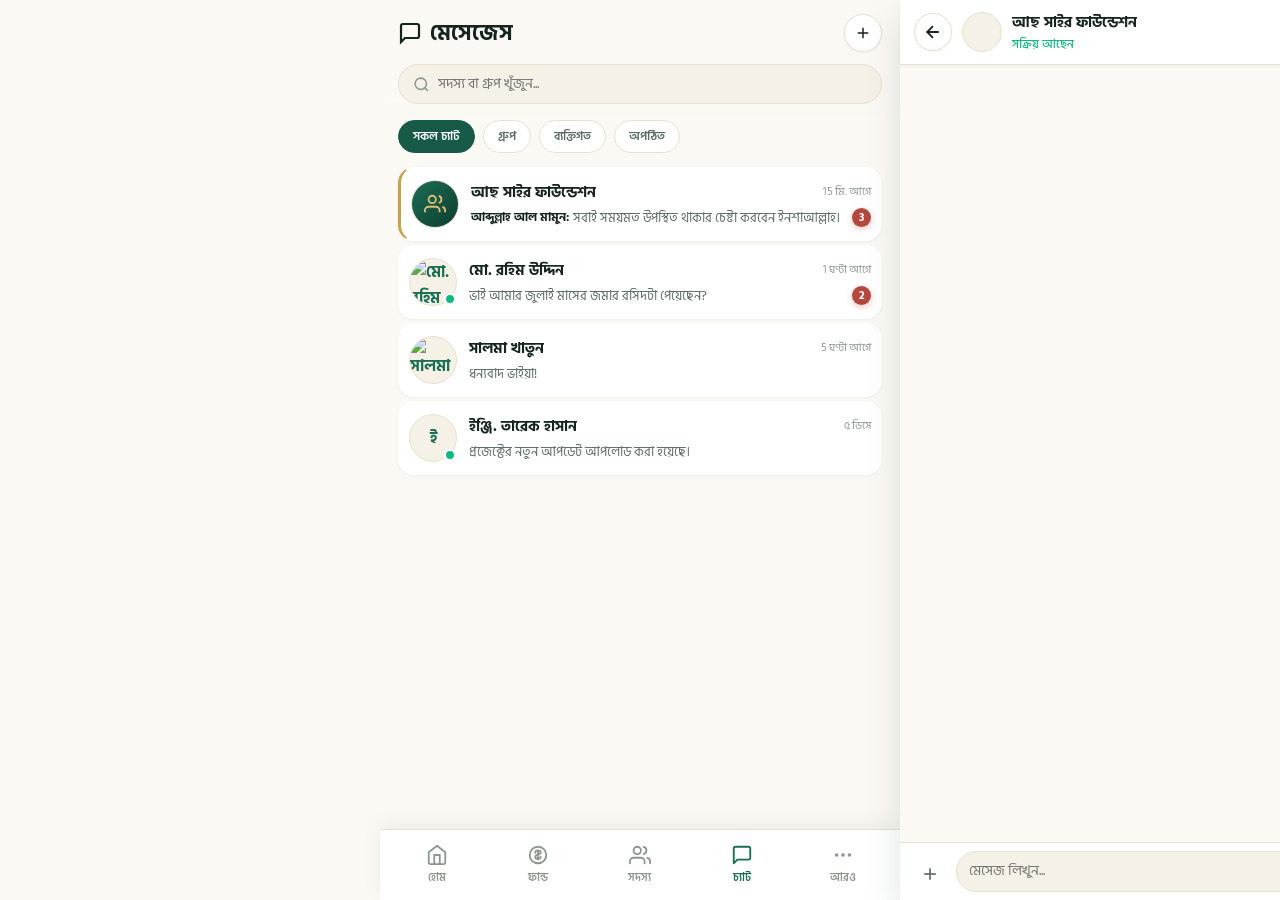
==== chat.html @ 8d4691b2 "Create chat.html" ====
<!DOCTYPE html>
<html lang="bn" dir="ltr">
<head>
<meta charset="UTF-8">
<meta name="viewport" content="width=device-width, initial-scale=1.0, viewport-fit=cover, maximum-scale=1.0, user-scalable=no">
<title>আছ সাইর — মেসেঞ্জার ও কমিউনিকেশন</title>
<meta name="theme-color" content="#0F3D30">

<!-- PWA ও মোবাইল সাপোর্ট -->
<link rel="manifest" href="manifest.json">
<meta name="mobile-web-app-capable" content="yes">
<meta name="apple-mobile-web-app-capable" content="yes">
<meta name="apple-mobile-web-app-status-bar-style" content="black-translucent">
<link rel="apple-touch-icon" href="icon-192.png">

<!-- ফন্টসমূহ -->
<link rel="preconnect" href="https://fonts.googleapis.com">
<link rel="preconnect" href="https://fonts.gstatic.com" crossorigin>
<link href="https://fonts.googleapis.com/css2?family=Hind+Siliguri:wght@400;500;600;700&family=Inter:wght@400;500;600;700;800&family=Amiri:wght@400;700&display=swap" rel="stylesheet">

<style>
/* =========================================================
   ০১. সিএসএস ভ্যারিয়েবল ও থিম আর্কিটেকচার
   ========================================================= */
:root{
  --emerald-900:#0F3D30;
  --emerald-800:#12493A;
  --emerald-700:#175A47;
  --emerald-600:#1B6E54;
  --emerald-500:#1F8262;
  --gold-600:#B8893A;
  --gold-500:#C9A24B;
  --gold-400:#DDBD73;
  --gold-100:#F6ECD6;

  --bg:#FBF9F4;
  --bg-elevated:#FFFFFF;
  --bg-soft:#F3EEE2;
  --surface:#FFFFFF;
  --surface-2:#F5F1E7;
  --text-primary:#16241E;
  --text-secondary:#5B6B63;
  --text-tertiary:#8C978F;
  --border:#E7E1D2;
  
  --bubble-sent:#1B6E54;
  --bubble-sent-text:#FFFFFF;
  --bubble-recv:#FFFFFF;
  --bubble-recv-text:#16241E;

  --income:#1F8262;
  --expense:#B4483C;
  --online:#10B981;
  --shadow-sm:0 1px 3px rgba(15,61,48,0.06);
  --shadow-md:0 6px 18px rgba(15,61,48,0.08);
  --shadow-lg:0 14px 35px rgba(15,61,48,0.14);
  --overlay:rgba(15,30,25,0.45);

  --r-sm:10px;
  --r-md:16px;
  --r-lg:22px;
  --r-pill:999px;

  --safe-top: env(safe-area-inset-top, 0px);
  --safe-bottom: env(safe-area-inset-bottom, 0px);

  --font-latin: 'Inter', -apple-system, BlinkMacSystemFont, sans-serif;
  --font-bn: 'Hind Siliguri', 'Inter', sans-serif;
  --font-ar: 'Amiri', serif;

  --dur-fast: .18s;
  --dur-med: .3s;
  --ease: cubic-bezier(.22,.61,.36,1);
}

[data-theme="dark"]{
  --bg:#0E1E19;
  --bg-elevated:#132821;
  --bg-soft:#0B1815;
  --surface:#152C24;
  --surface-2:#1B342A;
  --text-primary:#F2F6F3;
  --text-secondary:#A9BAB2;
  --text-tertiary:#748A80;
  --border:#22392F;

  --bubble-sent:#1F8262;
  --bubble-sent-text:#FFFFFF;
  --bubble-recv:#1B342A;
  --bubble-recv-text:#F2F6F3;

  --shadow-sm:0 1px 3px rgba(0,0,0,0.3);
  --shadow-md:0 8px 24px rgba(0,0,0,0.35);
  --shadow-lg:0 18px 45px rgba(0,0,0,0.5);
  --overlay:rgba(0,0,0,0.65);
}

*{box-sizing:border-box; margin:0; padding:0; -webkit-tap-highlight-color:transparent;}
body{
  background:var(--bg);
  color:var(--text-primary);
  font-family:var(--font-bn);
  min-height:100vh;
  overscroll-behavior-y:none;
  transition:background var(--dur-med) var(--ease), color var(--dur-med) var(--ease);
  -webkit-font-smoothing:antialiased;
}
html[dir="rtl"] body{ font-family:var(--font-ar); }
button, input, select, textarea{ font-family:inherit; }
img{max-width:100%; display:block;}
a{color:inherit; text-decoration:none;}
button{ border:none; background:none; cursor:pointer; color:inherit; }

/* =========================================================
   ০২. লেআউট ও শেল
   ========================================================= */
.app-shell{
  max-width:520px;
  margin:0 auto;
  min-height:100vh;
  position:relative;
  background:var(--bg);
  padding-top:var(--safe-top);
  padding-bottom:calc(74px + var(--safe-bottom));
  display:flex;
  flex-direction:column;
}

/* অফলাইন ব্যানার */
.network-status-bar{
  position:fixed; top:0; left:0; right:0;
  z-index:999; background:var(--expense); color:#fff;
  font-size:12px; font-weight:700; text-align:center;
  padding:4px 10px; display:none;
}
.network-status-bar.show{ display:block; }

/* হেডার */
.chat-main-header{
  position:sticky; top:0; z-index:30;
  background:linear-gradient(180deg, var(--bg) 85%, transparent);
  backdrop-filter:blur(10px);
  padding:14px 18px 10px;
}
.header-top{ display:flex; align-items:center; justify-content:space-between; margin-bottom:12px; }
.header-title{ font-size:22px; font-weight:800; color:var(--text-primary); display:flex; align-items:center; gap:8px;}
.header-actions{ display:flex; align-items:center; gap:8px; }

.icon-btn{
  width:38px; height:38px; border-radius:var(--r-pill);
  display:flex; align-items:center; justify-content:center;
  background:var(--surface); color:var(--text-primary);
  box-shadow:var(--shadow-sm); border:1px solid var(--border);
  transition:transform var(--dur-fast), background var(--dur-fast);
}
.icon-btn:active{ transform:scale(0.92); }

/* সার্চ বার */
.search-box{
  position:relative; display:flex; align-items:center;
  background:var(--surface-2); border-radius:var(--r-pill);
  padding:8px 14px; border:1px solid var(--border);
}
.search-box svg{ color:var(--text-tertiary); flex-shrink:0; margin-right:8px; }
html[dir="rtl"] .search-box svg{ margin-right:0; margin-left:8px; }
.search-input{
  width:100%; border:none; background:transparent;
  outline:none; font-size:13.5px; color:var(--text-primary);
}

/* ট্যাব বার (ফিল্টার) */
.filter-tabs{
  display:flex; gap:8px; padding:6px 18px 10px;
  overflow-x:auto; scrollbar-width:none;
}
.filter-tab{
  padding:6px 14px; border-radius:var(--r-pill);
  font-size:12px; font-weight:600; background:var(--surface);
  border:1px solid var(--border); color:var(--text-secondary);
  white-space:nowrap; transition:all var(--dur-fast);
}
.filter-tab.active{
  background:var(--emerald-700); color:#fff; border-color:var(--emerald-700);
}

/* কনভারসেশন তালিকা */
.chat-list{
  flex:1; padding:4px 18px 20px;
  display:flex; flex-direction:column; gap:4px;
}
.chat-item{
  display:flex; align-items:center; gap:12px;
  padding:12px 10px; border-radius:var(--r-md);
  background:var(--surface); border:1px solid transparent;
  box-shadow:var(--shadow-sm); cursor:pointer;
  transition:background var(--dur-fast), transform var(--dur-fast);
  position:relative;
}
.chat-item:active{ transform:scale(0.985); background:var(--surface-2); }
.chat-item.pinned{ border-inline-start:3.5px solid var(--gold-500); }

/* অ্যাভাটার */
.avatar-wrap{ position:relative; flex-shrink:0; }
.avatar{
  width:48px; height:48px; border-radius:var(--r-pill);
  background:var(--surface-2); display:flex; align-items:center; justify-content:center;
  font-weight:700; font-size:16px; color:var(--emerald-600);
  overflow:hidden; border:1.5px solid var(--border);
}
.avatar img{ width:100%; height:100%; object-fit:cover; }
.avatar.group-avatar{ background:linear-gradient(135deg, var(--emerald-600), var(--emerald-900)); color:var(--gold-400); }
.online-dot{
  position:absolute; bottom:1px; right:1px;
  width:12px; height:12px; border-radius:50%;
  background:var(--online); border:2px solid var(--surface);
}
html[dir="rtl"] .online-dot{ right:auto; left:1px; }

.chat-info{ flex:1; min-width:0; }
.chat-title-row{ display:flex; align-items:center; justify-content:space-between; margin-bottom:4px; }
.chat-name{ font-size:14.5px; font-weight:700; color:var(--text-primary); white-space:nowrap; overflow:hidden; text-overflow:ellipsis; }
.chat-time{ font-size:11px; color:var(--text-tertiary); flex-shrink:0; margin-left:6px;}
html[dir="rtl"] .chat-time{ margin-left:0; margin-right:6px; }

.chat-msg-row{ display:flex; align-items:center; justify-content:space-between; gap:6px; }
.chat-last-msg{ font-size:12.5px; color:var(--text-secondary); white-space:nowrap; overflow:hidden; text-overflow:ellipsis; display:flex; align-items:center; gap:4px;}
.unread-badge{
  min-width:19px; height:19px; padding:0 5px;
  border-radius:var(--r-pill); background:var(--expense);
  color:#fff; font-size:10.5px; font-weight:800;
  display:flex; align-items:center; justify-content:center;
  box-shadow:0 2px 6px rgba(180,72,60,0.3); flex-shrink:0;
}

/* =========================================================
   ০৩. ফুল-স্ক্রিন কনভারসেশন থ্রেড (iOS স্টাইল)
   ========================================================= */
.thread-screen{
  position:fixed; inset:0; z-index:100;
  background:var(--bg); max-width:520px; margin:0 auto;
  display:flex; flex-direction:column;
  transform:translateX(100%);
  transition:transform var(--dur-med) var(--ease);
  box-shadow:var(--shadow-lg);
}
html[dir="rtl"] .thread-screen{ transform:translateX(-100%); }
.thread-screen.active{ transform:translateX(0); }

/* থ্রেড হেডার */
.thread-header{
  padding:calc(10px + var(--safe-top)) 14px 10px;
  background:var(--bg-elevated);
  border-bottom:1px solid var(--border);
  display:flex; align-items:center; justify-content:space-between;
  gap:10px; z-index:10; box-shadow:var(--shadow-sm);
}
.thread-header-left{ display:flex; align-items:center; gap:10px; min-width:0; }
.thread-avatar{ width:40px; height:40px; border-radius:var(--r-pill); position:relative; flex-shrink:0; }
.thread-meta{ min-width:0; }
.thread-name{ font-size:15px; font-weight:700; white-space:nowrap; overflow:hidden; text-overflow:ellipsis; }
.thread-status{ font-size:11.5px; color:var(--online); font-weight:500; display:flex; align-items:center; gap:4px; }
.thread-status.typing{ color:var(--emerald-600); font-weight:700; }

/* পিন করা মেসেজ ব্যানার */
.pinned-banner{
  background:var(--gold-100); color:var(--emerald-900);
  padding:8px 14px; font-size:11.5px; font-weight:600;
  display:none; align-items:center; justify-content:space-between;
  border-bottom:1px solid var(--gold-400);
}
[data-theme="dark"] .pinned-banner{ background:rgba(201,162,75,0.15); color:var(--gold-400); border-bottom-color:var(--border); }
.pinned-banner.show{ display:flex; }

/* মেসেজ এরিয়া */
.messages-container{
  flex:1; overflow-y:auto; padding:16px 14px calc(14px + var(--safe-bottom));
  display:flex; flex-direction:column; gap:10px;
  scroll-behavior:smooth;
}

.date-divider{
  text-align:center; margin:10px 0; position:relative;
}
.date-divider span{
  background:var(--surface-2); color:var(--text-tertiary);
  font-size:10.5px; font-weight:700; padding:3px 10px;
  border-radius:var(--r-pill); border:1px solid var(--border);
}

/* মেসেজ বাবল */
.msg-row{
  display:flex; gap:8px; max-width:82%;
  position:relative; animation:msgPop .2s var(--ease) both;
}
@keyframes msgPop{
  from{ opacity:0; transform:translateY(8px) scale(0.96); }
  to{ opacity:1; transform:translateY(0) scale(1); }
}
.msg-row.sent{ align-self:flex-end; flex-direction:row-reverse; }
.msg-row.received{ align-self:flex-start; }

.msg-sender-name{
  font-size:10.5px; font-weight:700; color:var(--gold-600);
  margin-bottom:3px;
}
.msg-bubble{
  padding:10px 14px; border-radius:18px;
  font-size:13.5px; line-height:1.45; word-break:break-word;
  position:relative; box-shadow:var(--shadow-sm);
}
.msg-row.sent .msg-bubble{
  background:var(--bubble-sent); color:var(--bubble-sent-text);
  border-bottom-right-radius:4px;
}
html[dir="rtl"] .msg-row.sent .msg-bubble{ border-bottom-right-radius:18px; border-bottom-left-radius:4px; }
.msg-row.received .msg-bubble{
  background:var(--bubble-recv); color:var(--bubble-recv-text);
  border:1px solid var(--border); border-bottom-left-radius:4px;
}
html[dir="rtl"] .msg-row.received .msg-bubble{ border-bottom-left-radius:18px; border-bottom-right-radius:4px; }

/* রিপ্লাই বক্স প্রিভিউ বাবল এর ভেতর */
.quoted-reply{
  background:rgba(0,0,0,0.1); border-inline-start:3px solid var(--gold-500);
  padding:4px 8px; border-radius:6px; font-size:11.5px; margin-bottom:6px;
  opacity:0.9;
}
[data-theme="dark"] .quoted-reply{ background:rgba(255,255,255,0.08); }

/* মিডিয়া মেসেজ */
.msg-media-wrap{
  border-radius:12px; overflow:hidden; margin-bottom:4px;
  background:#000; max-width:240px; cursor:pointer;
}
.msg-media-wrap img, .msg-media-wrap video{
  width:100%; max-height:220px; object-fit:cover; display:block;
  transition:transform var(--dur-fast);
}
.msg-media-wrap:active img{ transform:scale(0.98); }

/* ভয়েস অডিও বাবল */
.voice-bubble{ display:flex; align-items:center; gap:8px; min-width:170px; }
.voice-play-btn{
  width:32px; height:32px; border-radius:50%;
  background:var(--gold-500); color:var(--emerald-900);
  display:flex; align-items:center; justify-content:center; flex-shrink:0;
}
.voice-wave{ flex:1; height:4px; border-radius:2px; background:rgba(255,255,255,0.3); position:relative; }
.msg-row.received .voice-wave{ background:var(--border); }
.voice-time{ font-size:10.5px; opacity:0.8; }

/* মেসেজ ফুটার ও টিক */
.msg-meta{
  display:flex; align-items:center; justify-content:flex-end;
  gap:4px; margin-top:4px; font-size:10px; opacity:0.75;
}
.msg-status-icon svg{ width:13px; height:13px; }

/* রিঅ্যাকশন পিল */
.reactions-pill{
  position:absolute; bottom:-9px; right:10px;
  background:var(--bg-elevated); border:1px solid var(--border);
  padding:1px 6px; border-radius:var(--r-pill); font-size:11px;
  display:flex; align-items:center; gap:2px; box-shadow:var(--shadow-sm);
}

/* টাইপিং ইন্ডিকেটর বাবল */
.typing-indicator-bubble{
  display:flex; align-items:center; gap:4px; padding:10px 14px;
  background:var(--surface); border:1px solid var(--border);
  border-radius:16px; width:fit-content; border-bottom-left-radius:4px;
}
.typing-dot{
  width:6px; height:6px; border-radius:50%; background:var(--emerald-600);
  animation:typingBlink 1.4s infinite ease-in-out;
}
.typing-dot:nth-child(2){ animation-delay:0.2s; }
.typing-dot:nth-child(3){ animation-delay:0.4s; }
@keyframes typingBlink{
  0%, 80%, 100%{ transform:scale(0.6); opacity:0.4; }
  40%{ transform:scale(1.1); opacity:1; }
}

/* =========================================================
   ০৪. বটম মেসেজ কম্পোজার (iOS স্টাইল)
   ========================================================= */
.composer-wrap{
  background:var(--bg-elevated); border-top:1px solid var(--border);
  padding:8px 12px calc(8px + var(--safe-bottom));
  display:flex; flex-direction:column; gap:6px;
  position:relative; z-index:20;
}

/* রিপ্লাই প্রম্পট বার */
.reply-preview-bar{
  display:none; align-items:center; justify-content:space-between;
  background:var(--surface-2); padding:6px 10px; border-radius:var(--r-sm);
  border-inline-start:3px solid var(--emerald-600); font-size:12px;
}
.reply-preview-bar.show{ display:flex; }
.reply-cancel-btn{ color:var(--expense); font-size:16px; font-weight:700; padding:0 4px; }

/* আপলোড প্রিভিউ বার */
.media-preview-bar{
  display:none; align-items:center; gap:10px;
  background:var(--surface-2); padding:8px; border-radius:var(--r-sm);
  border:1px solid var(--border);
}
.media-preview-bar.show{ display:flex; }
.media-preview-thumb{ width:44px; height:44px; border-radius:6px; object-fit:cover; }
.media-upload-progress{ flex:1; }
.progress-bar-track{ height:5px; background:var(--border); border-radius:3px; overflow:hidden; margin-top:4px; }
.progress-bar-fill{ height:100%; background:var(--emerald-600); width:0%; transition:width 0.2s; }

.composer-row{ display:flex; align-items:flex-end; gap:8px; }
.composer-btn{
  width:36px; height:36px; border-radius:50%;
  display:flex; align-items:center; justify-content:center;
  color:var(--text-secondary); background:transparent;
  flex-shrink:0; transition:all var(--dur-fast);
}
.composer-btn:active{ transform:scale(0.9); background:var(--surface-2); }
.composer-btn.primary{
  background:var(--emerald-700); color:#fff;
}

.input-container{
  flex:1; background:var(--surface-2); border-radius:20px;
  border:1.2px solid var(--border); display:flex; align-items:center;
  padding:4px 12px; min-height:38px; max-height:110px;
}
.msg-textarea{
  width:100%; border:none; background:transparent; outline:none;
  font-size:13.5px; color:var(--text-primary); resize:none;
  max-height:100px; padding:6px 0; line-height:1.4;
}

/* এটাচমেন্ট পপওভার শিট */
.attachment-sheet{
  position:absolute; bottom:calc(100% + 8px); left:12px;
  background:var(--bg-elevated); border:1px solid var(--border);
  border-radius:var(--r-md); padding:10px; display:none;
  box-shadow:var(--shadow-lg); grid-template-columns:repeat(4, 1fr);
  gap:10px; z-index:30; animation:scaleIn .18s var(--ease);
}
.attachment-sheet.show{ display:grid; }
.attach-opt{
  display:flex; flex-direction:column; align-items:center; gap:4px;
  font-size:11px; color:var(--text-secondary); cursor:pointer;
}
.attach-icon{
  width:42px; height:42px; border-radius:50%;
  display:flex; align-items:center; justify-content:center;
  background:var(--surface-2); color:var(--emerald-600);
}

/* ইমোজি পিকার ছোট পপআপ */
.emoji-tray{
  position:absolute; bottom:calc(100% + 8px); right:12px;
  background:var(--bg-elevated); border:1px solid var(--border);
  border-radius:var(--r-md); padding:8px; display:none;
  box-shadow:var(--shadow-lg); gap:6px; font-size:20px; z-index:30;
}
.emoji-tray.show{ display:flex; }
.emoji-btn{ padding:4px; border-radius:6px; }
.emoji-btn:hover{ background:var(--surface-2); }

/* মেসেজ কন্টেক্সট অ্যাকশন মেনু (Long press) */
.context-menu-backdrop{
  position:fixed; inset:0; background:var(--overlay);
  z-index:200; opacity:0; pointer-events:none;
  transition:opacity var(--dur-med); display:flex;
  align-items:flex-end; justify-content:center;
}
.context-menu-backdrop.open{ opacity:1; pointer-events:auto; }
.context-menu-sheet{
  width:100%; max-width:520px; background:var(--bg-elevated);
  border-radius:20px 20px 0 0; padding:16px 18px calc(16px + var(--safe-bottom));
  box-shadow:var(--shadow-lg); transform:translateY(100%);
  transition:transform var(--dur-med) var(--ease);
}
.context-menu-backdrop.open .context-menu-sheet{ transform:translateY(0); }
.reactions-bar{
  display:flex; justify-content:space-around; background:var(--surface-2);
  padding:10px; border-radius:var(--r-pill); margin-bottom:14px; font-size:24px;
}
.context-row{
  display:flex; align-items:center; gap:12px; padding:12px;
  border-radius:var(--r-sm); font-size:14px; font-weight:600; cursor:pointer;
}
.context-row:active{ background:var(--surface-2); }
.context-row.danger{ color:var(--expense); }

/* =========================================================
   ০৫. স্কেলিটন লোডার
   ========================================================= */
.skeleton-overlay{
  padding:14px 18px; display:flex; flex-direction:column; gap:12px;
}
.sk{
  position:relative; overflow:hidden; background:var(--surface-2);
  border-radius:var(--r-sm);
}
.sk::after{
  content:""; position:absolute; inset:0;
  background:linear-gradient(90deg, transparent, rgba(255,255,255,0.4), transparent);
  transform:translateX(-100%); animation:shimmer 1.4s infinite;
}
[data-theme="dark"] .sk::after{ background:linear-gradient(90deg, transparent, rgba(255,255,255,0.08), transparent); }
@keyframes shimmer{ 100%{ transform:translateX(100%); } }

/* =========================================================
   ০৬. বটম নেভিগেশন ও মোর শিট (Compatible with Index)
   ========================================================= */
.bottom-nav{
  position:fixed; left:0; right:0; bottom:0; z-index:50;
  display:flex; justify-content:center;
}
.bottom-nav-inner{
  width:100%; max-width:520px; display:flex;
  background:var(--bg-elevated); border-top:1px solid var(--border);
  padding:8px 6px calc(8px + var(--safe-bottom));
  box-shadow:0 -6px 20px rgba(0,0,0,.05);
}
.nav-item{
  flex:1; display:flex; flex-direction:column; align-items:center; gap:3px;
  padding:6px 2px; border-radius:14px; min-height:44px; justify-content:center;
  color:var(--text-tertiary); font-size:10.5px; font-weight:600;
  transition:color var(--dur-fast);
}
.nav-item.active{ color:var(--emerald-600); }
[data-theme="dark"] .nav-item.active{ color:var(--gold-400); }
.nav-item svg{ width:22px; height:22px; }

/* মোর শিট */
.sheet-backdrop{
  position:fixed; inset:0; background:var(--overlay);
  z-index:80; opacity:0; pointer-events:none; transition:opacity var(--dur-med);
}
.sheet-backdrop.open{ opacity:1; pointer-events:auto; }
.bottom-sheet{
  position:fixed; left:0; right:0; bottom:0; z-index:90;
  display:flex; justify-content:center; transform:translateY(100%);
  transition:transform var(--dur-med) var(--ease);
}
.bottom-sheet.open{ transform:translateY(0); }
.sheet-inner{
  width:100%; max-width:520px; max-height:82vh; overflow-y:auto;
  background:var(--bg-elevated); border-radius:24px 24px 0 0;
  padding:10px 18px calc(20px + var(--safe-bottom));
}
.sheet-handle{ width:38px; height:5px; border-radius:var(--r-pill); background:var(--border); margin:6px auto 14px; }
.sheet-row{
  display:flex; align-items:center; gap:14px; padding:12px 6px;
  border-radius:14px; font-size:14px; font-weight:600;
}
.sheet-row:active{ background:var(--surface-2); }
.chip-group{ display:flex; gap:8px; flex-wrap:wrap; padding:4px 6px 6px; }
.chip{ padding:8px 14px; border-radius:var(--r-pill); font-size:12.5px; font-weight:600; background:var(--surface-2); color:var(--text-secondary); }
.chip.active{ background:var(--emerald-700); color:#fff; }

/* টোস্ট */
.toast{
  position:fixed; left:50%; bottom:calc(85px + var(--safe-bottom));
  transform:translate(-50%, 20px); background:var(--emerald-900); color:#fff;
  padding:10px 18px; border-radius:var(--r-pill); font-size:12.5px; font-weight:600;
  box-shadow:var(--shadow-lg); z-index:300; opacity:0; pointer-events:none;
  transition:all var(--dur-med); text-align:center; max-width:85%;
}
.toast.show{ opacity:1; transform:translate(-50%, 0); }
</style>
</head>
<body data-theme="light">

<!-- অফলাইন স্টেট ব্যানার -->
<div class="network-status-bar" id="networkStatusBar">⚠️ আপনি অফলাইনে আছেন। ইন্টারনেট সংযোগ পরীক্ষা করুন।</div>

<!-- =========================================================
     মূল অ্যাপ শেল — চ্যাট লিস্ট স্ক্রিন
     ========================================================= -->
<div class="app-shell" id="appShell">
  
  <!-- চ্যাট মেইন হেডার -->
  <header class="chat-main-header">
    <div class="header-top">
      <h1 class="header-title">
        <svg width="24" height="24" viewBox="0 0 24 24" fill="none" stroke="currentColor" stroke-width="2.2"><path d="M21 15a2 2 0 0 1-2 2H7l-4 4V5a2 2 0 0 1 2-2h14a2 2 0 0 1 2 2z"/></svg>
        <span data-i18n="messages">মেসেজেস</span>
      </h1>
      <div class="header-actions">
        <button class="icon-btn" id="btnNewChat" title="নতুন চ্যাট">
          <svg width="18" height="18" viewBox="0 0 24 24" fill="none" stroke="currentColor" stroke-width="2"><path d="M12 5v14M5 12h14"/></svg>
        </button>
      </div>
    </div>

    <!-- সার্চ বার -->
    <div class="search-box">
      <svg width="17" height="17" viewBox="0 0 24 24" fill="none" stroke="currentColor" stroke-width="2.2"><circle cx="11" cy="11" r="8"/><path d="M21 21l-4.35-4.35"/></svg>
      <input type="text" class="search-input" id="chatSearchInput" placeholder="সদস্য বা গ্রুপ খুঁজুন..." data-i18n-holder="searchPlaceholder">
    </div>
  </header>

  <!-- ফিল্টার চিপস -->
  <div class="filter-tabs">
    <button class="filter-tab active" data-filter="all" data-i18n="all">সকল চ্যাট</button>
    <button class="filter-tab" data-filter="group" data-i18n="group">গ্রুপ</button>
    <button class="filter-tab" data-filter="direct" data-i18n="direct">ব্যক্তিগত</button>
    <button class="filter-tab" data-filter="unread" data-i18n="unread">অপঠিত</button>
  </div>

  <!-- চ্যাট লিস্ট স্কেলিটন -->
  <div class="skeleton-overlay" id="chatListSkeleton">
    <div class="sk" style="height:64px; border-radius:16px;"></div>
    <div class="sk" style="height:64px; border-radius:16px;"></div>
    <div class="sk" style="height:64px; border-radius:16px;"></div>
    <div class="sk" style="height:64px; border-radius:16px;"></div>
  </div>

  <!-- কনভারসেশন তালিকা কন্টেইনার -->
  <div class="chat-list" id="conversationList" style="display:none;"></div>

</div><!-- /app-shell -->

<!-- =========================================================
     ফুল-স্ক্রিন কনভারসেশন থ্রেড (One-to-One ও গ্রুপ মেসেজিং)
     ========================================================= -->
<div class="thread-screen" id="threadScreen" role="dialog" aria-modal="true">
  
  <!-- থ্রেড হেডার -->
  <header class="thread-header">
    <div class="thread-header-left">
      <button class="icon-btn" id="btnBackToChatList" aria-label="ফিরে যান">
        <svg width="20" height="20" viewBox="0 0 24 24" fill="none" stroke="currentColor" stroke-width="2.2"><path d="M19 12H5M12 19l-7-7 7-7"/></svg>
      </button>
      <div class="avatar-wrap">
        <div class="avatar thread-avatar" id="threadAvatar"></div>
        <div class="online-dot" id="threadOnlineDot" style="display:none;"></div>
      </div>
      <div class="thread-meta">
        <div class="thread-name" id="threadName">আছ সাইর ফাউন্ডেশন</div>
        <div class="thread-status" id="threadStatus">সক্রিয় আছেন</div>
      </div>
    </div>
    <div class="header-actions">
      <button class="icon-btn" id="btnThreadOptions">
        <svg width="18" height="18" viewBox="0 0 24 24" fill="none" stroke="currentColor" stroke-width="2"><circle cx="12" cy="12" r="1"/><circle cx="12" cy="5" r="1"/><circle cx="12" cy="19" r="1"/></svg>
      </button>
    </div>
  </header>

  <!-- পিন করা বার্তা স্ট্রিপ -->
  <div class="pinned-banner" id="pinnedBanner">
    <div style="display:flex; align-items:center; gap:6px; overflow:hidden; text-overflow:ellipsis; white-space:nowrap;">
      <svg width="14" height="14" viewBox="0 0 24 24" fill="currentColor"><path d="M16 12V4h1V2H7v2h1v8l-2 2v2h5.2v6h1.6v-6H18v-2l-2-2z"/></svg>
      <span id="pinnedBannerText">জরুরি নোটিশ: আগামী সাধারণ সভা ৩০ আগস্ট।</span>
    </div>
    <button id="btnUnpinBanner" style="font-size:14px; font-weight:bold; cursor:pointer;">&times;</button>
  </div>

  <!-- মেসেজ স্ক্রোলিং এরিয়া -->
  <div class="messages-container" id="messagesContainer">
    <!-- মেসেজসমূহ ডায়নামিক্যালি রেন্ডার হবে -->
  </div>

  <!-- বটম কম্পোজার ও ইনপুট -->
  <div class="composer-wrap">
    
    <!-- রিপ্লাই প্রিভিউ বার -->
    <div class="reply-preview-bar" id="replyPreviewBar">
      <div style="overflow:hidden; text-overflow:ellipsis; white-space:nowrap;">
        <span style="font-weight:700; color:var(--emerald-600);" id="replySenderName">সদস্য</span>: 
        <span id="replyPreviewText" style="color:var(--text-secondary);">মেসেজ কন্টেন্ট...</span>
      </div>
      <button class="reply-cancel-btn" id="btnCancelReply">&times;</button>
    </div>

    <!-- ক্লাউডিনারি আপলোড ও প্রিভিউ বার -->
    <div class="media-preview-bar" id="mediaPreviewBar">
      <img src="" id="mediaPreviewThumb" class="media-preview-thumb" alt="Upload">
      <div class="media-upload-progress">
        <div style="font-size:11px; font-weight:600; display:flex; justify-content:space-between;">
          <span id="mediaUploadStatus">আপলোড হচ্ছে...</span>
          <span id="mediaUploadPercent">0%</span>
        </div>
        <div class="progress-bar-track"><div class="progress-bar-fill" id="mediaProgressFill"></div></div>
      </div>
      <button class="reply-cancel-btn" id="btnCancelUpload">&times;</button>
    </div>

    <!-- ইনপুট রো -->
    <div class="composer-row">
      <!-- এটাচমেন্ট বাটন (+) -->
      <button class="composer-btn" id="btnToggleAttach" title="ফাইল বা ছবি পাঠান">
        <svg width="20" height="20" viewBox="0 0 24 24" fill="none" stroke="currentColor" stroke-width="2"><line x1="12" y1="5" x2="12" y2="19"/><line x1="5" y1="12" x2="19" y2="12"/></svg>
      </button>

      <!-- টেক্সট ইনপুট -->
      <div class="input-container">
        <textarea class="msg-textarea" id="msgInput" rows="1" placeholder="মেসেজ লিখুন..." data-i18n-holder="typeMessage"></textarea>
      </div>

      <!-- ইমোজি টগল -->
      <button class="composer-btn" id="btnToggleEmoji" title="ইমোজি">
        <svg width="20" height="20" viewBox="0 0 24 24" fill="none" stroke="currentColor" stroke-width="2"><circle cx="12" cy="12" r="10"/><path d="M8 14s1.5 2 4 2 4-2 4-2"/><line x1="9" y1="9" x2="9.01" y2="9"/><line x1="15" y1="9" x2="15.01" y2="9"/></svg>
      </button>

      <!-- ভয়েস বা সেন্ড বাটন -->
      <button class="composer-btn primary" id="btnSendMessage" title="পাঠান">
        <svg width="18" height="18" viewBox="0 0 24 24" fill="none" stroke="currentColor" stroke-width="2.2"><line x1="22" y1="2" x2="11" y2="13"/><polygon points="22 2 15 22 11 13 2 9 22 2"/></svg>
      </button>
    </div>

    <!-- এটাচমেন্ট অপশন ড্রপডাউন -->
    <div class="attachment-sheet" id="attachmentSheet">
      <label class="attach-opt">
        <input type="file" id="fileImageInput" accept="image/*" style="display:none;">
        <div class="attach-icon"><svg width="18" height="18" viewBox="0 0 24 24" fill="none" stroke="currentColor" stroke-width="2"><rect x="3" y="3" width="18" height="18" rx="2"/><circle cx="8.5" cy="8.5" r="1.5"/><path d="M21 15l-5-5L5 21"/></svg></div>
        <span>ছবি</span>
      </label>
      <label class="attach-opt">
        <input type="file" id="fileVideoInput" accept="video/*" style="display:none;">
        <div class="attach-icon"><svg width="18" height="18" viewBox="0 0 24 24" fill="none" stroke="currentColor" stroke-width="2"><polygon points="23 7 16 12 23 17 23 7"/><rect x="1" y="5" width="15" height="14" rx="2"/></svg></div>
        <span>ভিডিও</span>
      </label>
      <label class="attach-opt" id="btnVoiceRecord">
        <div class="attach-icon"><svg width="18" height="18" viewBox="0 0 24 24" fill="none" stroke="currentColor" stroke-width="2"><path d="M12 1a3 3 0 0 0-3 3v8a3 3 0 0 0 6 0V4a3 3 0 0 0-3-3z"/><path d="M19 10v2a7 7 0 0 1-14 0v-2"/><line x1="12" y1="19" x2="12" y2="23"/><line x1="8" y1="23" x2="16" y2="23"/></svg></div>
        <span>ভয়েস</span>
      </label>
      <label class="attach-opt">
        <input type="file" id="fileDocInput" accept=".pdf,.doc,.docx,.xls,.xlsx,.txt" style="display:none;">
        <div class="attach-icon"><svg width="18" height="18" viewBox="0 0 24 24" fill="none" stroke="currentColor" stroke-width="2"><path d="M14 2H6a2 2 0 0 0-2 2v16a2 2 0 0 0 2 2h12a2 2 0 0 0 2-2V8z"/><polyline points="14 2 14 8 20 8"/></svg></div>
        <span>ফাইল</span>
      </label>
    </div>

    <!-- ইমোজি দ্রুত ট্রে -->
    <div class="emoji-tray" id="emojiTray">
      <button class="emoji-btn">🤲</button>
      <button class="emoji-btn">❤️</button>
      <button class="emoji-btn">👍</button>
      <button class="emoji-btn">😊</button>
      <button class="emoji-btn">🤝</button>
      <button class="emoji-btn">🌹</button>
    </div>

  </div>
</div>

<!-- মেসেজ লং-প্রেস কন্টেক্সট মেনু -->
<div class="context-menu-backdrop" id="contextMenuBackdrop">
  <div class="context-menu-sheet">
    <div class="reactions-bar" id="reactionsBar">
      <span class="react-opt" data-emoji="👍">👍</span>
      <span class="react-opt" data-emoji="❤️">❤️</span>
      <span class="react-opt" data-emoji="🤲">🤲</span>
      <span class="react-opt" data-emoji="👏">👏</span>
      <span class="react-opt" data-emoji="😂">😂</span>
    </div>
    <div class="context-row" id="ctxReply">
      <svg width="18" height="18" viewBox="0 0 24 24" fill="none" stroke="currentColor" stroke-width="2"><polyline points="9 17 4 12 9 7"/><path d="M20 18v-2a4 4 0 0 0-4-4H4"/></svg>
      <span>উত্তর দিন (Reply)</span>
    </div>
    <div class="context-row" id="ctxCopy">
      <svg width="18" height="18" viewBox="0 0 24 24" fill="none" stroke="currentColor" stroke-width="2"><rect x="9" y="9" width="13" height="13" rx="2"/><path d="M5 15H4a2 2 0 0 1-2-2V4a2 2 0 0 1 2-2h9a2 2 0 0 1 2 2v1"/></svg>
      <span>কপি করুন (Copy)</span>
    </div>
    <div class="context-row" id="ctxPin">
      <svg width="18" height="18" viewBox="0 0 24 24" fill="none" stroke="currentColor" stroke-width="2"><path d="M16 12V4h1V2H7v2h1v8l-2 2v2h5.2v6h1.6v-6H18v-2l-2-2z"/></svg>
      <span>পিন করুন (Pin Message)</span>
    </div>
    <div class="context-row danger" id="ctxDelete">
      <svg width="18" height="18" viewBox="0 0 24 24" fill="none" stroke="currentColor" stroke-width="2"><polyline points="3 6 5 6 21 6"/><path d="M19 6v14a2 2 0 0 1-2 2H7a2 2 0 0 1-2-2V6m3 0V4a2 2 0 0 1 2-2h4a2 2 0 0 1 2 2v2"/></svg>
      <span>মুছে ফেলুন (Delete)</span>
    </div>
  </div>
</div>

<!-- =========================================================
     বটম নেভিগেশন (Index-এর সাথে হুবহু সামঞ্জস্যপূর্ণ)
     ========================================================= -->
<nav class="bottom-nav" id="bottomNav">
  <div class="bottom-nav-inner" id="bottomNavInner"></div>
</nav>

<!-- মোর বটম শিট -->
<div class="sheet-backdrop" id="sheetBackdrop"></div>
<div class="bottom-sheet" id="moreSheet" role="dialog" aria-modal="true">
  <div class="sheet-inner">
    <div class="sheet-handle"></div>
    <h3 style="font-size:16px; font-weight:700; margin-bottom:12px;" data-i18n="more">আরও মেনু</h3>
    
    <div style="font-size:11px; font-weight:700; color:var(--text-tertiary); margin:12px 0 6px;" data-i18n="preferences">পছন্দসমূহ</div>
    <div class="chip-group" id="langChips">
      <button class="chip active" data-lang="bn">বাংলা</button>
      <button class="chip" data-lang="en">English</button>
      <button class="chip" data-lang="ar">العربية</button>
    </div>
    <div class="chip-group" id="themeChips" style="margin-top:6px;">
      <button class="chip" data-theme-choice="light" data-i18n="light">লাইট</button>
      <button class="chip" data-theme-choice="dark" data-i18n="dark">ডার্ক</button>
      <button class="chip active" data-theme-choice="system" data-i18n="system">সিস্টেম</button>
    </div>

    <div style="font-size:11px; font-weight:700; color:var(--text-tertiary); margin:16px 0 6px;" data-i18n="organization">সংগঠন</div>
    <a class="sheet-row" href="index.html"><span>🏠 হোম ড্যাশবোর্ড</span></a>
    <a class="sheet-row" href="found.html"><span>💰 ফান্ড হিসাব</span></a>
    <a class="sheet-row" href="members.html"><span>👥 সকল সদস্য</span></a>
    <a class="sheet-row" href="admin-moderator.html" id="linkAdminSheet" style="display:none;"><span>🛡️ অ্যাডমিন ও মডারেশন</span></a>
  </div>
</div>

<!-- টোস্ট নোটিফিকেশন -->
<div class="toast" id="toast"></div>

<!-- Firebase SDKs -->
<script src="https://www.gstatic.com/firebasejs/10.8.0/firebase-app-compat.js"></script>
<script src="https://www.gstatic.com/firebasejs/10.8.0/firebase-auth-compat.js"></script>
<script src="https://www.gstatic.com/firebasejs/10.8.0/firebase-database-compat.js"></script>

<script>
/* =========================================================
   ০১. কনফিগারেশন ও প্রাথমিক স্টেট
   ========================================================= */
const APP_CONFIG = {
  firebase: {
    apiKey: "AIzaSyBVHikQbZCSC11O7IxjGaIftsa9GAnbdzo",
    authDomain: "as-sair.firebaseapp.com",
    databaseURL: "https://as-sair-default-rtdb.firebaseio.com",
    projectId: "as-sair",
    storageBucket: "as-sair.firebasestorage.app",
    messagingSenderId: "431688768914",
    appId: "1:431688768914:web:553c12856bcb9c33d9f54b"
  },
  cloudinary: {
    cloudName: "cvlng3ax",
    uploadPreset: "As_Sair"
  }
};

const AppState = {
  user: null,
  isLoggedIn: false,
  theme: localStorage.getItem('assair_theme') || 'system',
  lang: localStorage.getItem('assair_lang') || 'bn',
  activeConversation: null,
  replyingTo: null,
  selectedMessageForContext: null,
  activeFilter: 'all',
  currentUploadAbort: null,
  firebaseReady: false
};

/* =========================================================
   ০২. বহুভাষিক অনুবাদ অভিধান
   ========================================================= */
const translations = {
  bn: {
    messages:"মেসেজেস", all:"সকল চ্যাট", group:"গ্রুপ", direct:"ব্যক্তিগত", unread:"অপঠিত",
    searchPlaceholder:"সদস্য বা গ্রুপ খুঁজুন...", typeMessage:"মেসেজ লিখুন...",
    noConversations:"আপনার এখনো কোনো conversation নেই।",
    home:"হোম", fund:"ফান্ড", members:"সদস্য", chat:"চ্যাট", admin:"অ্যাডমিন", moderator:"মডারেটর", more:"আরও",
    activeNow:"সক্রিয় আছেন", typing:"লিখছেন...", offline:"অফলাইন",
    reply:"উত্তর দিন", copy:"কপি", pin:"পিন করুন", delete:"মুছে ফেলুন",
    uploadSuccess:"মিডিয়া সফলভাবে পাঠানো হয়েছে", uploadFailed:"আপলোড ব্যর্থ হয়েছে!",
    preferences:"পছন্দসমূহ", organization:"সংগঠন", light:"লাইট", dark:"ডার্ক", system:"সিস্টেম"
  },
  en: {
    messages:"Messages", all:"All Chats", group:"Groups", direct:"Direct", unread:"Unread",
    searchPlaceholder:"Search member or group...", typeMessage:"Type a message...",
    noConversations:"You have no conversations yet.",
    home:"Home", fund:"Fund", members:"Members", chat:"Chat", admin:"Admin", moderator:"Moderator", more:"More",
    activeNow:"Active now", typing:"typing...", offline:"Offline",
    reply:"Reply", copy:"Copy", pin:"Pin", delete:"Delete",
    uploadSuccess:"Media sent successfully", uploadFailed:"Upload failed!",
    preferences:"PREFERENCES", organization:"ORGANIZATION", light:"Light", dark:"Dark", system:"System"
  },
  ar: {
    messages:"الرسائل", all:"كل المحادثات", group:"المجموعات", direct:"خاص", unread:"غير مقروءة",
    searchPlaceholder:"ابحث عن عضو أو مجموعة...", typeMessage:"اكتب رسالة...",
    noConversations:"ليس لديك أي محادثات حتى الآن.",
    home:"الرئيسية", fund:"الصندوق", members:"الأعضاء", chat:"الدردشة", admin:"المشرف", moderator:"المسؤول", more:"المزيد",
    activeNow:"نشط الآن", typing:"يكتب الآن...", offline:"غير متصل",
    reply:"رد", copy:"نسخ", pin:"تثبيت", delete:"حذف",
    uploadSuccess:"تم إرسال الوسائط بنجاح", uploadFailed:"فشل التحميل!",
    preferences:"التفضيلات", organization:"المنظمة", light:"فاتح", dark:"داكن", system:"النظام"
  }
};
function t(k){ return (translations[AppState.lang] || translations.bn)[k] || k; }

/* =========================================================
   ০৩. ডেমো ও ফলব্যাক ডেটাবেস
   ========================================================= */
const DEMO_CONVERSATIONS = [
  {
    id: "foundation_group",
    name: "আছ সাইর ফাউন্ডেশন",
    isGroup: true,
    avatar: null,
    unreadCount: 3,
    pinnedMessage: "জরুরি নোটিশ: আগামী ৩০ আগস্ট বাদ জুমা সাধারণ সভা অনুষ্ঠিত হবে।",
    lastMessage: { text: "সবাই সময়মত উপস্থিত থাকার চেষ্টা করবেন ইনশাআল্লাহ।", timestamp: Date.now() - 1000*60*15, senderName: "আব্দুল্লাহ আল মামুন" }
  },
  {
    id: "user_2",
    name: "মো. রহিম উদ্দিন",
    isGroup: false,
    avatar: "https://images.unsplash.com/photo-1535713875002-d1d0cf377fde?w=100&auto=format&fit=crop",
    online: true,
    unreadCount: 2,
    lastMessage: { text: "ভাই আমার জুলাই মাসের জমার রসিদটা পেয়েছেন?", timestamp: Date.now() - 1000*60*60, senderName: "মো. রহিম উদ্দিন" }
  },
  {
    id: "user_3",
    name: "সালমা খাতুন",
    isGroup: false,
    avatar: "https://images.unsplash.com/photo-1494790108377-be9c29b29330?w=100&auto=format&fit=crop",
    online: false,
    unreadCount: 0,
    lastMessage: { text: "ধন্যবাদ ভাইয়া!", timestamp: Date.now() - 1000*60*60*5, senderName: "সালমা খাতুন" }
  },
  {
    id: "user_4",
    name: "ইঞ্জি. তারেক হাসান",
    isGroup: false,
    avatar: null,
    online: true,
    unreadCount: 0,
    lastMessage: { text: "প্রজেক্টের নতুন আপডেট আপলোড করা হয়েছে।", timestamp: Date.now() - 1000*60*60*24, senderName: "ইঞ্জি. তারেক হাসান" }
  }
];

const DEMO_MESSAGES = {
  "foundation_group": [
    { messageId:"m1", senderId:"u_admin", senderName:"আব্দুল্লাহ আল মামুন", text:"আসসালামু আলাইকুম সবাইকে। ফাউন্ডেশনের পক্ষ থেকে আন্তরিক শুভেচ্ছা।", type:"text", timestamp: Date.now() - 1000*60*120, status:"seen" },
    { messageId:"m2", senderId:"current_user", senderName:"আমি", text:"ওয়া আলাইকুমুস সালাম ওয়ারাহমাতুল্লাহ।", type:"text", timestamp: Date.now() - 1000*60*90, status:"seen" },
    { messageId:"m3", senderId:"u_2", senderName:"মো. রহিম উদ্দিন", text:"মাশাআল্লাহ! নতুন কল্যাণ তহবিলের কাজ কতদূর এগুলো?", type:"text", timestamp: Date.now() - 1000*60*40, status:"seen" },
    { messageId:"m4", senderId:"u_admin", senderName:"আব্দুল্লাহ আল মামুন", text:"সবাই সময়মত উপস্থিত থাকার চেষ্টা করবেন ইনশাআল্লাহ।", type:"text", timestamp: Date.now() - 1000*60*15, status:"delivered" }
  ],
  "user_2": [
    { messageId:"m20", senderId:"current_user", senderName:"আমি", text:"আসসালামু আলাইকুম ভাই, কেমন আছেন?", type:"text", timestamp: Date.now() - 1000*60*90, status:"seen" },
    { messageId:"m21", senderId:"user_2", senderName:"মো. রহিম উদ্দিন", text:"ওয়া আলাইকুমুস সালাম। আলহামদুলিল্লাহ ভালো আছি।", type:"text", timestamp: Date.now() - 1000*60*80, status:"seen" },
    { messageId:"m22", senderId:"user_2", senderName:"মো. রহিম উদ্দিন", text:"ভাই আমার জুলাই মাসের জমার রসিদটা পেয়েছেন?", type:"text", timestamp: Date.now() - 1000*60*60, status:"delivered" }
  ]
};

/* =========================================================
   ০৪. ফায়ারবেস ইনিশিয়ালাইজেশন
   ========================================================= */
const Firebase = {
  db: null,
  auth: null,
  async init(){
    if(typeof firebase === 'undefined') return;
    try{
      if(!firebase.apps.length){
        firebase.initializeApp(APP_CONFIG.firebase);
      }
      this.auth = firebase.auth();
      this.db = firebase.database();
      AppState.firebaseReady = true;

      this.auth.onAuthStateChanged(user => {
        if(user){
          AppState.user = {
            uid: user.uid,
            name: user.displayName || user.email.split('@')[0],
            email: user.email,
            photoURL: user.photoURL,
            role: 'admin' // ডেমো পারমিশন
          };
          AppState.isLoggedIn = true;
        } else {
          // ফলব্যাক ডেমো ইউজার
          AppState.user = { uid: "current_user", name: "সদস্য (আমি)", role: "admin" };
          AppState.isLoggedIn = true;
        }
        renderBottomNav();
      });
    }catch(err){
      console.warn("Firebase Init fallback to demo data:", err);
    }
  }
};

/* =========================================================
   ০৫. চ্যাট রেন্ডারিং ও লজিক
   ========================================================= */
function renderConversationList(list = DEMO_CONVERSATIONS){
  const container = document.getElementById('conversationList');
  const searchVal = document.getElementById('chatSearchInput').value.toLowerCase().trim();

  let filtered = list.filter(item => {
    const matchSearch = item.name.toLowerCase().includes(searchVal) || (item.lastMessage?.text || '').toLowerCase().includes(searchVal);
    if(!matchSearch) return false;
    if(AppState.activeFilter === 'group') return item.isGroup;
    if(AppState.activeFilter === 'direct') return !item.isGroup;
    if(AppState.activeFilter === 'unread') return item.unreadCount > 0;
    return true;
  });

  if(filtered.length === 0){
    container.innerHTML = `
      <div style="text-align:center; padding:40px 20px; color:var(--text-tertiary);">
        <svg width="42" height="42" viewBox="0 0 24 24" fill="none" stroke="currentColor" stroke-width="1.5" style="opacity:0.6;margin-bottom:10px;"><path d="M21 15a2 2 0 0 1-2 2H7l-4 4V5a2 2 0 0 1 2-2h14a2 2 0 0 1 2 2z"/></svg>
        <p style="font-size:13.5px;">${t('noConversations')}</p>
      </div>`;
    return;
  }

  container.innerHTML = filtered.map(c => {
    const timeStr = formatChatTime(c.lastMessage?.timestamp);
    return `
      <div class="chat-item ${c.pinnedMessage ? 'pinned' : ''}" onclick="openConversation('${c.id}')">
        <div class="avatar-wrap">
          <div class="avatar ${c.isGroup ? 'group-avatar' : ''}">
            ${c.isGroup 
              ? `<svg width="22" height="22" viewBox="0 0 24 24" fill="none" stroke="currentColor" stroke-width="2"><path d="M17 21v-2a4 4 0 0 0-4-4H5a4 4 0 0 0-4 4v2"/><circle cx="9" cy="7" r="4"/><path d="M23 21v-2a4 4 0 0 0-3-3.87M16 3.13a4 4 0 0 1 0 7.75"/></svg>`
              : (c.avatar ? `<img src="${c.avatar}" alt="${c.name}">` : c.name.charAt(0))
            }
          </div>
          ${!c.isGroup && c.online ? `<span class="online-dot"></span>` : ''}
        </div>
        <div class="chat-info">
          <div class="chat-title-row">
            <span class="chat-name">${c.name}</span>
            <span class="chat-time">${timeStr}</span>
          </div>
          <div class="chat-msg-row">
            <span class="chat-last-msg">
              ${c.isGroup && c.lastMessage?.senderName ? `<b style="font-size:11.5px;color:var(--text-primary);">${c.lastMessage.senderName}: </b>` : ''}
              ${c.lastMessage?.text || ''}
            </span>
            ${c.unreadCount > 0 ? `<span class="unread-badge">${c.unreadCount}</span>` : ''}
          </div>
        </div>
      </div>
    `;
  }).join('');
}

function openConversation(convId){
  const conv = DEMO_CONVERSATIONS.find(c => c.id === convId);
  if(!conv) return;
  AppState.activeConversation = conv;
  conv.unreadCount = 0; // অপঠিত পড়া হয়েছে মার্ক করা

  // হেডারে ডেটা সেট
  document.getElementById('threadName').textContent = conv.name;
  const avBox = document.getElementById('threadAvatar');
  if(conv.isGroup){
    avBox.className = "avatar group-avatar";
    avBox.innerHTML = '<svg width="20" height="20" viewBox="0 0 24 24" fill="none" stroke="currentColor" stroke-width="2"><path d="M17 21v-2a4 4 0 0 0-4-4H5a4 4 0 0 0-4 4v2"/><circle cx="9" cy="7" r="4"/></svg>';
    document.getElementById('threadOnlineDot').style.display = 'none';
    document.getElementById('threadStatus').textContent = "সাধারণ ফোরাম • সকল সদস্য";
  }else{
    avBox.className = "avatar";
    avBox.innerHTML = conv.avatar ? `<img src="${conv.avatar}" alt="${conv.name}">` : conv.name.charAt(0);
    document.getElementById('threadOnlineDot').style.display = conv.online ? 'block' : 'none';
    document.getElementById('threadStatus').textContent = conv.online ? t('activeNow') : t('offline');
  }

  // পিন ব্যানার
  const pinBanner = document.getElementById('pinnedBanner');
  if(conv.pinnedMessage){
    document.getElementById('pinnedBannerText').textContent = conv.pinnedMessage;
    pinBanner.classList.add('show');
  } else {
    pinBanner.classList.remove('show');
  }

  renderMessages(conv.id);
  document.getElementById('threadScreen').classList.add('active');
  renderConversationList(); // আনরিড ব্যাজ আপডেট
}

function closeConversation(){
  document.getElementById('threadScreen').classList.remove('active');
  AppState.activeConversation = null;
  cancelReply();
  cancelMediaUpload();
}

function renderMessages(convId){
  const container = document.getElementById('messagesContainer');
  const msgs = DEMO_MESSAGES[convId] || [];

  if(msgs.length === 0){
    container.innerHTML = `<div class="date-divider"><span>কথোপকথন শুরু করুন</span></div>`;
    return;
  }

  container.innerHTML = `
    <div class="date-divider"><span>আজ</span></div>
    ${msgs.map(m => {
      const isSent = (m.senderId === AppState.user?.uid) || (m.senderId === 'current_user');
      return `
        <div class="msg-row ${isSent ? 'sent' : 'received'}" data-msg-id="${m.messageId}" oncontextmenu="openMsgContextMenu(event, '${m.messageId}'); return false;">
          <div class="msg-bubble">
            ${!isSent && AppState.activeConversation?.isGroup ? `<div class="msg-sender-name">${m.senderName}</div>` : ''}
            
            ${m.replyTo ? `
              <div class="quoted-reply">
                <b>${m.replyTo.senderName}</b>: ${m.replyTo.text}
              </div>
            ` : ''}

            ${m.type === 'image' ? `
              <div class="msg-media-wrap" onclick="previewFullMedia('${m.mediaUrl}', 'image')">
                <img src="${m.mediaUrl}" alt="Photo" loading="lazy">
              </div>
            ` : ''}

            ${m.type === 'video' ? `
              <div class="msg-media-wrap">
                <video src="${m.mediaUrl}" controls playsinline></video>
              </div>
            ` : ''}

            ${m.type === 'voice' ? `
              <div class="voice-bubble">
                <button class="voice-play-btn" onclick="playVoiceAudio(this, '${m.mediaUrl}')">
                  <svg width="14" height="14" viewBox="0 0 24 24" fill="currentColor"><polygon points="5 3 19 12 5 21 5 3"/></svg>
                </button>
                <div class="voice-wave"></div>
                <span class="voice-time">0:14</span>
              </div>
            ` : ''}

            ${m.text ? `<div>${escapeHtml(m.text)}</div>` : ''}

            <div class="msg-meta">
              <span>${formatTimeOnly(m.timestamp)}</span>
              ${isSent ? `
                <span class="msg-status-icon">
                  ${m.status === 'seen'
                    ? '<svg viewBox="0 0 24 24" fill="none" stroke="#4CC499" stroke-width="2.5"><polyline points="20 6 9 17 4 12"/><polyline points="20 12 11 21 8 18"/></svg>'
                    : '<svg viewBox="0 0 24 24" fill="none" stroke="currentColor" stroke-width="2"><polyline points="20 6 9 17 4 12"/></svg>'}
                </span>
              ` : ''}
            </div>

            ${m.reaction ? `<div class="reactions-pill">${m.reaction}</div>` : ''}
          </div>
        </div>
      `;
    }).join('')}
  `;

  scrollToBottom();
}

function scrollToBottom(){
  const container = document.getElementById('messagesContainer');
  setTimeout(()=> container.scrollTop = container.scrollHeight, 60);
}

/* =========================================================
   ০৬. বার্তা প্রেরণ ও ক্লাউডিনারি আপলোড ইন্টিগ্রেশন
   ========================================================= */
async function sendMessage(type = 'text', mediaUrl = null){
  const textInput = document.getElementById('msgInput');
  const text = textInput.value.trim();

  if(!text && !mediaUrl) return;
  if(!AppState.activeConversation) return;

  const newMsg = {
    messageId: 'msg_' + Date.now(),
    senderId: AppState.user?.uid || 'current_user',
    senderName: AppState.user?.name || 'আমি',
    conversationId: AppState.activeConversation.id,
    text: text,
    type: type,
    mediaUrl: mediaUrl,
    timestamp: Date.now(),
    status: 'delivered',
    replyTo: AppState.replyingTo ? { senderName: AppState.replyingTo.senderName, text: AppState.replyingTo.text } : null
  };

  // লোকাল অ্যারেতে পুশ
  if(!DEMO_MESSAGES[AppState.activeConversation.id]){
    DEMO_MESSAGES[AppState.activeConversation.id] = [];
  }
  DEMO_MESSAGES[AppState.activeConversation.id].push(newMsg);

  // শেষ বার্তা আপডেট
  AppState.activeConversation.lastMessage = {
    text: type === 'image' ? '📷 ছবি' : (type === 'video' ? '🎥 ভিডিও' : (type === 'voice' ? '🎤 ভয়েস' : text)),
    timestamp: Date.now(),
    senderName: newMsg.senderName
  };

  // ইনপুট রিসেট
  textInput.value = '';
  textInput.style.height = 'auto';
  cancelReply();
  cancelMediaUpload();
  renderMessages(AppState.activeConversation.id);
  renderConversationList();

  // Firebase Realtime DB তে পাঠানো (যদি কানেক্টেড থাকে)
  if(Firebase.db && AppState.firebaseReady){
    try{
      await Firebase.db.ref(`conversations/${AppState.activeConversation.id}/messages/${newMsg.messageId}`).set(newMsg);
    }catch(e){ console.warn("Live DB sync note:", e); }
  }
}

// ক্লাউডিনারি আনসাইন্ড ফাইল আপলোড
async function uploadToCloudinary(file, type = 'image'){
  const previewBar = document.getElementById('mediaPreviewBar');
  const progressFill = document.getElementById('mediaProgressFill');
  const percentLabel = document.getElementById('mediaUploadPercent');
  const statusLabel = document.getElementById('mediaUploadStatus');
  const thumb = document.getElementById('mediaPreviewThumb');

  previewBar.classList.add('show');
  thumb.src = URL.createObjectURL(file);
  statusLabel.textContent = "আপলোড হচ্ছে...";
  progressFill.style.width = '0%';
  percentLabel.textContent = '0%';

  const formData = new FormData();
  formData.append('file', file);
  formData.append('upload_preset', APP_CONFIG.cloudinary.uploadPreset);

  const xhr = new XMLHttpRequest();
  AppState.currentUploadAbort = () => xhr.abort();

  xhr.open('POST', `https://api.cloudinary.com/v1_1/${APP_CONFIG.cloudinary.cloudName}/${type}/upload`);

  xhr.upload.onprogress = (e) => {
    if(e.lengthComputable){
      const pct = Math.round((e.loaded / e.total) * 100);
      progressFill.style.width = pct + '%';
      percentLabel.textContent = pct + '%';
    }
  };

  xhr.onload = () => {
    if(xhr.status === 200){
      const res = JSON.parse(xhr.responseText);
      showToast(t('uploadSuccess'));
      sendMessage(type, res.secure_url);
    } else {
      statusLabel.textContent = t('uploadFailed');
      showToast(t('uploadFailed'));
    }
  };

  xhr.onerror = () => {
    statusLabel.textContent = t('uploadFailed');
    showToast(t('uploadFailed'));
  };

  xhr.send(formData);
}

function cancelMediaUpload(){
  if(AppState.currentUploadAbort){
    AppState.currentUploadAbort();
    AppState.currentUploadAbort = null;
  }
  document.getElementById('mediaPreviewBar').classList.remove('show');
  document.getElementById('fileImageInput').value = '';
  document.getElementById('fileVideoInput').value = '';
}

/* =========================================================
   ০৭. মেসেজ কন্টেক্সট মেনু ও অ্যাকশনসমূহ
   ========================================================= */
function openMsgContextMenu(e, msgId){
  e.preventDefault();
  const convMsgs = DEMO_MESSAGES[AppState.activeConversation?.id] || [];
  const msg = convMsgs.find(m => m.messageId === msgId);
  if(!msg) return;

  AppState.selectedMessageForContext = msg;
  document.getElementById('contextMenuBackdrop').classList.add('open');
}

function closeContextMenu(){
  document.getElementById('contextMenuBackdrop').classList.remove('open');
}

function setupReply(msg){
  AppState.replyingTo = msg;
  document.getElementById('replySenderName').textContent = msg.senderName;
  document.getElementById('replyPreviewText').textContent = msg.text || (msg.type === 'image' ? 'ছবি' : 'মিডিয়া');
  document.getElementById('replyPreviewBar').classList.add('show');
  document.getElementById('msgInput').focus();
}

function cancelReply(){
  AppState.replyingTo = null;
  document.getElementById('replyPreviewBar').classList.remove('show');
}

/* =========================================================
   ০৮. থিম ও বহুভাষিক সুইচিং
   ========================================================= */
const Theme = {
  apply(choice){
    AppState.theme = choice;
    localStorage.setItem('assair_theme', choice);
    let effective = choice;
    if(choice === 'system'){
      effective = window.matchMedia('(prefers-color-scheme: dark)').matches ? 'dark' : 'light';
    }
    document.body.setAttribute('data-theme', effective);
    document.querySelectorAll('#themeChips .chip').forEach(c => {
      c.classList.toggle('active', c.dataset.themeChoice === choice);
    });
  },
  init(){
    this.apply(AppState.theme);
    window.matchMedia('(prefers-color-scheme: dark)').addEventListener('change', ()=>{
      if(AppState.theme === 'system') this.apply('system');
    });
  }
};

function applyLanguage(lang){
  AppState.lang = lang;
  localStorage.setItem('assair_lang', lang);
  document.documentElement.lang = lang;
  document.documentElement.dir = lang === 'ar' ? 'rtl' : 'ltr';

  document.querySelectorAll('[data-i18n]').forEach(el => {
    el.textContent = t(el.dataset.i18n);
  });
  document.querySelectorAll('[data-i18n-holder]').forEach(el => {
    el.placeholder = t(el.dataset.i18nHolder);
  });

  document.querySelectorAll('#langChips .chip').forEach(c => {
    c.classList.toggle('active', c.dataset.lang === lang);
  });

  renderConversationList();
  renderBottomNav();
}

/* =========================================================
   ০৯. বটম নেভিগেশন
   ========================================================= */
function renderBottomNav(){
  const role = AppState.user?.role;
  const items = [
    { key:'home', href:'index.html', label:t('home'), icon:'<path d="M3 9l9-7 9 7v11a2 2 0 0 1-2 2H5a2 2 0 0 1-2-2z"/><path d="M9 22V12h6v10"/>' },
    { key:'fund', href:'found.html', label:t('fund'), icon:'<circle cx="12" cy="12" r="9"/><path d="M12 7v10M9 9.5c0-1.4 1.3-2.5 3-2.5s3 1 3 2.3c0 3-6 1.5-6 4.5 0 1.4 1.3 2.5 3 2.5s3-1 3-2.3"/>' },
    { key:'members', href:'members.html', label:t('members'), icon:'<path d="M17 21v-2a4 4 0 0 0-4-4H5a4 4 0 0 0-4 4v2"/><circle cx="9" cy="7" r="4"/><path d="M23 21v-2a4 4 0 0 0-3-3.87M16 3.13a4 4 0 0 1 0 7.75"/>' },
    { key:'chat', href:'chat.html', label:t('chat'), active:true, icon:'<path d="M21 15a2 2 0 0 1-2 2H7l-4 4V5a2 2 0 0 1 2-2h14a2 2 0 0 1 2 2z"/>' }
  ];

  if(role === 'admin' || role === 'moderator'){
    items.push({ key:'admin', href:'admin-moderator.html', label:t(role), icon:'<path d="M12 22s8-4 8-10V5l-8-3-8 3v7c0 6 8 10 8 10z"/>' });
    document.getElementById('linkAdminSheet').style.display = 'flex';
  }

  items.push({ key:'more', href:'#', label:t('more'), isMore:true, icon:'<circle cx="12" cy="12" r="1"/><circle cx="19" cy="12" r="1"/><circle cx="5" cy="12" r="1"/>' });

  const inner = document.getElementById('bottomNavInner');
  inner.innerHTML = items.map(it => `
    <${it.isMore ? 'button' : 'a'} class="nav-item ${it.active ? 'active':''}" ${it.isMore ? 'id="btnMoreNav"' : `href="${it.href}"`}>
      <svg viewBox="0 0 24 24" fill="none" stroke="currentColor" stroke-width="2" stroke-linecap="round" stroke-linejoin="round">${it.icon}</svg>
      <span>${it.label}</span>
    </${it.isMore ? 'button' : 'a'}>
  `).join('');

  document.getElementById('btnMoreNav').addEventListener('click', openMoreSheet);
}

/* =========================================================
   ১০. ইউটিলিটি ও হেল্পার ফাংশনসমূহ
   ========================================================= */
function showToast(msg){
  const el = document.getElementById('toast');
  el.textContent = msg;
  el.classList.add('show');
  setTimeout(()=> el.classList.remove('show'), 2500);
}

function openMoreSheet(){
  document.getElementById('sheetBackdrop').classList.add('open');
  document.getElementById('moreSheet').classList.add('open');
}
function closeMoreSheet(){
  document.getElementById('sheetBackdrop').classList.remove('open');
  document.getElementById('moreSheet').classList.remove('open');
}

function formatChatTime(ts){
  if(!ts) return '';
  const diff = Date.now() - ts;
  if(diff < 60000) return 'এইমাত্র';
  if(diff < 3600000) return Math.floor(diff/60000) + ' মি. আগে';
  if(diff < 86400000) return Math.floor(diff/3600000) + ' ঘণ্টা আগে';
  return new Date(ts).toLocaleDateString('bn-BD', { month:'short', day:'numeric' });
}

function formatTimeOnly(ts){
  if(!ts) return '';
  return new Date(ts).toLocaleTimeString('bn-BD', { hour:'2-digit', minute:'2-digit' });
}

function escapeHtml(str) {
  return str.replace(/&/g, "&amp;").replace(/</g, "&lt;").replace(/>/g, "&gt;").replace(/"/g, "&quot;").replace(/'/g, "&#039;");
}

/* =========================================================
   ১১. ইভেন্ট লিসেনার ও বাইন্ডিংস
   ========================================================= */
function bindEvents(){
  // ফিল্টার টগল
  document.querySelectorAll('.filter-tab').forEach(tab => {
    tab.addEventListener('click', ()=>{
      document.querySelectorAll('.filter-tab').forEach(t => t.classList.remove('active'));
      tab.classList.add('active');
      AppState.activeFilter = tab.dataset.filter;
      renderConversationList();
    });
  });

  // লাইভ সার্চ
  document.getElementById('chatSearchInput').addEventListener('input', ()=> renderConversationList());

  // থ্রেড ব্যাক বাটন
  document.getElementById('btnBackToChatList').addEventListener('click', closeConversation);

  // ইনপুট অটো-এক্সপ্যান্ড ও এন্টার হ্যান্ডলিং
  const msgInput = document.getElementById('msgInput');
  msgInput.addEventListener('input', function(){
    this.style.height = 'auto';
    this.style.height = (this.scrollHeight) + 'px';
  });
  msgInput.addEventListener('keydown', (e)=>{
    if(e.key === 'Enter' && !e.shiftKey){
      e.preventDefault();
      sendMessage('text');
    }
  });

  // সেন্ড বাটন
  document.getElementById('btnSendMessage').addEventListener('click', ()=> sendMessage('text'));

  // এটাচমেন্ট ড্রপডাউন টগল
  document.getElementById('btnToggleAttach').addEventListener('click', ()=>{
    document.getElementById('attachmentSheet').classList.toggle('show');
    document.getElementById('emojiTray').classList.remove('show');
  });

  // ইমোজি ট্রে টগল
  document.getElementById('btnToggleEmoji').addEventListener('click', ()=>{
    document.getElementById('emojiTray').classList.toggle('show');
    document.getElementById('attachmentSheet').classList.remove('show');
  });

  // ইমোজি পিক করা
  document.getElementById('emojiTray').addEventListener('click', (e)=>{
    if(e.target.classList.contains('emoji-btn')){
      msgInput.value += e.target.textContent;
      msgInput.focus();
      document.getElementById('emojiTray').classList.remove('show');
    }
  });

  // ক্লাউডিনারি ফাইল সিলেক্ট হ্যান্ডলার
  document.getElementById('fileImageInput').addEventListener('change', function(e){
    if(e.target.files[0]){
      document.getElementById('attachmentSheet').classList.remove('show');
      uploadToCloudinary(e.target.files[0], 'image');
    }
  });
  document.getElementById('fileVideoInput').addEventListener('change', function(e){
    if(e.target.files[0]){
      document.getElementById('attachmentSheet').classList.remove('show');
      uploadToCloudinary(e.target.files[0], 'video');
    }
  });

  // সিমুলেটেড ভয়েস রেকর্ড
  document.getElementById('btnVoiceRecord').addEventListener('click', ()=>{
    document.getElementById('attachmentSheet').classList.remove('show');
    showToast('🎤 ভয়েস রেকর্ড করা হচ্ছে... (৩ সেকেন্ড)');
    setTimeout(()=>{
      sendMessage('voice', 'demo_voice_note.mp3');
      showToast('ভয়েস মেসেজ পাঠানো হয়েছে!');
    }, 3000);
  });

  // রিপ্লাই ক্যানসেল
  document.getElementById('btnCancelReply').addEventListener('click', cancelReply);
  document.getElementById('btnCancelUpload').addEventListener('click', cancelMediaUpload);

  // মোর শিট ও ব্যাকড্রপ
  document.getElementById('sheetBackdrop').addEventListener('click', closeMoreSheet);
  document.getElementById('contextMenuBackdrop').addEventListener('click', (e)=>{
    if(e.target.id === 'contextMenuBackdrop') closeContextMenu();
  });

  // মেসেজ অ্যাকশন: রিপ্লাই
  document.getElementById('ctxReply').addEventListener('click', ()=>{
    if(AppState.selectedMessageForContext){
      setupReply(AppState.selectedMessageForContext);
      closeContextMenu();
    }
  });

  // মেসেজ অ্যাকশন: কপি
  document.getElementById('ctxCopy').addEventListener('click', ()=>{
    if(AppState.selectedMessageForContext?.text){
      navigator.clipboard.writeText(AppState.selectedMessageForContext.text);
      showToast('মেসেজ কপি করা হয়েছে');
      closeContextMenu();
    }
  });

  // মেসেজ অ্যাকশন: পিন
  document.getElementById('ctxPin').addEventListener('click', ()=>{
    if(AppState.selectedMessageForContext && AppState.activeConversation){
      AppState.activeConversation.pinnedMessage = AppState.selectedMessageForContext.text;
      document.getElementById('pinnedBannerText').textContent = AppState.selectedMessageForContext.text;
      document.getElementById('pinnedBanner').classList.add('show');
      showToast('বার্তা পিন করা হয়েছে');
      closeContextMenu();
    }
  });

  // মেসেজ অ্যাকশন: ডিলিট
  document.getElementById('ctxDelete').addEventListener('click', ()=>{
    if(AppState.selectedMessageForContext && AppState.activeConversation){
      const arr = DEMO_MESSAGES[AppState.activeConversation.id];
      const idx = arr.findIndex(m => m.messageId === AppState.selectedMessageForContext.messageId);
      if(idx !== -1){
        arr.splice(idx, 1);
        renderMessages(AppState.activeConversation.id);
        showToast('মেসেজ মুছে ফেলা হয়েছে');
      }
      closeContextMenu();
    }
  });

  // রিঅ্যাকশন হ্যান্ডলার
  document.getElementById('reactionsBar').addEventListener('click', (e)=>{
    if(e.target.dataset.emoji && AppState.selectedMessageForContext && AppState.activeConversation){
      AppState.selectedMessageForContext.reaction = e.target.dataset.emoji;
      renderMessages(AppState.activeConversation.id);
      closeContextMenu();
    }
  });

  // পিন ব্যানার আনপিন বাটন
  document.getElementById('btnUnpinBanner').addEventListener('click', ()=>{
    if(AppState.activeConversation){
      AppState.activeConversation.pinnedMessage = null;
      document.getElementById('pinnedBanner').classList.remove('show');
    }
  });

  // ভাষা ও থিম বাটন
  document.getElementById('langChips').addEventListener('click', (e)=>{
    if(e.target.dataset.lang) applyLanguage(e.target.dataset.lang);
  });
  document.getElementById('themeChips').addEventListener('click', (e)=>{
    if(e.target.dataset.themeChoice) Theme.apply(e.target.dataset.themeChoice);
  });

  // অনলাইন/অফলাইন নেটওয়ার্ক ডিটেকশন
  window.addEventListener('online', ()=> document.getElementById('networkStatusBar').classList.remove('show'));
  window.addEventListener('offline', ()=> document.getElementById('networkStatusBar').classList.add('show'));
}

/* =========================================================
   ১২. ইনিশিয়ালাইজেশন
   ========================================================= */
async function init(){
  bindEvents();
  Theme.init();
  applyLanguage(AppState.lang);
  await Firebase.init();

  // স্কেলিটন সরিয়ে কনভারসেশন লিস্ট প্রদর্শন
  setTimeout(()=>{
    document.getElementById('chatListSkeleton').style.display = 'none';
    document.getElementById('conversationList').style.display = 'flex';
    renderConversationList();
  }, 400);
}

document.addEventListener('DOMContentLoaded', init);
</script>
</body>
</html>
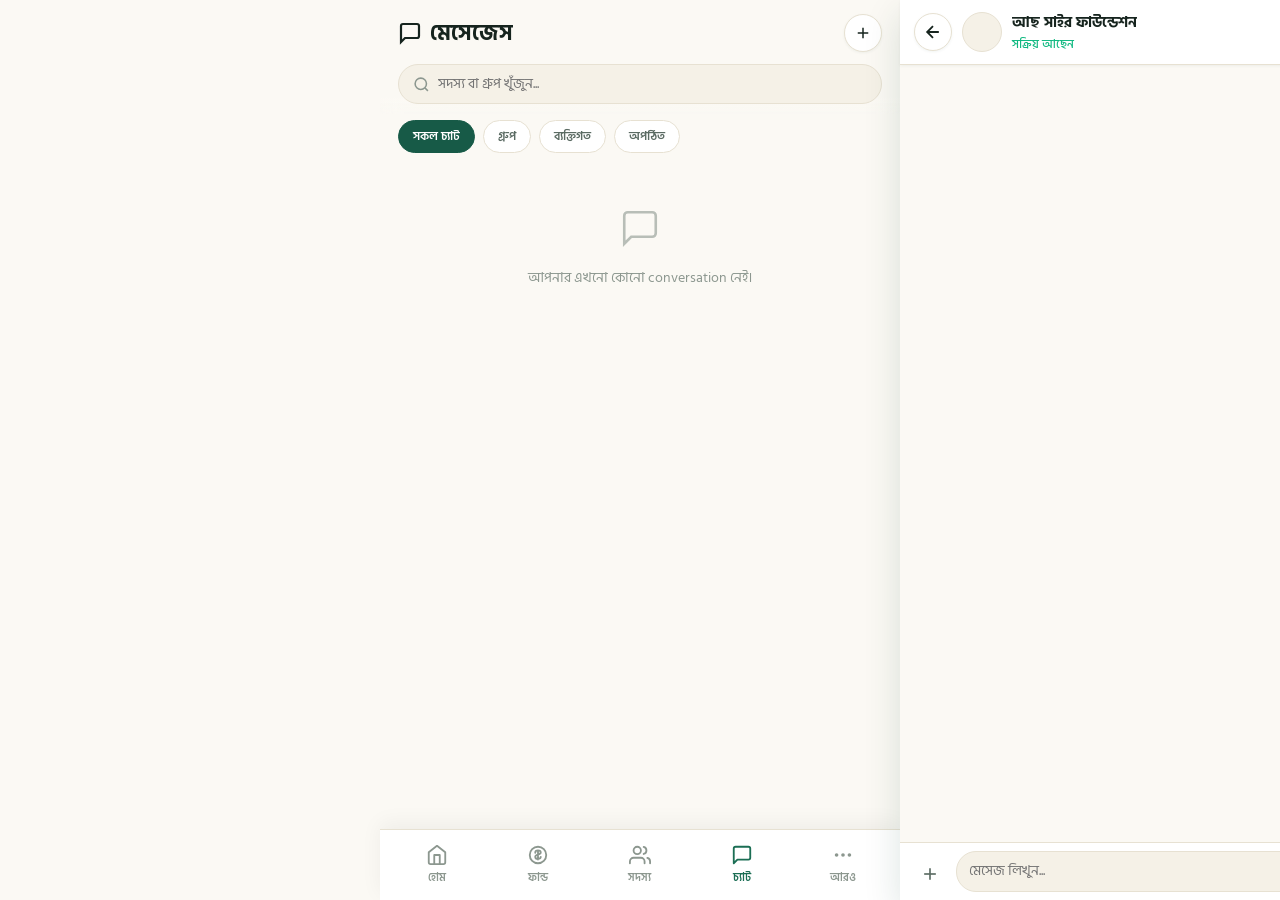
==== commit f26c8405: "Update chat.html" ====
--- a/chat.html
+++ b/chat.html
@@ -892,56 +892,11 @@
    ০৩. ডেমো ও ফলব্যাক ডেটাবেস
    ========================================================= */
 const DEMO_CONVERSATIONS = [
-  {
-    id: "foundation_group",
-    name: "আছ সাইর ফাউন্ডেশন",
-    isGroup: true,
-    avatar: null,
-    unreadCount: 3,
-    pinnedMessage: "জরুরি নোটিশ: আগামী ৩০ আগস্ট বাদ জুমা সাধারণ সভা অনুষ্ঠিত হবে।",
-    lastMessage: { text: "সবাই সময়মত উপস্থিত থাকার চেষ্টা করবেন ইনশাআল্লাহ।", timestamp: Date.now() - 1000*60*15, senderName: "আব্দুল্লাহ আল মামুন" }
-  },
-  {
-    id: "user_2",
-    name: "মো. রহিম উদ্দিন",
-    isGroup: false,
-    avatar: "https://images.unsplash.com/photo-1535713875002-d1d0cf377fde?w=100&auto=format&fit=crop",
-    online: true,
-    unreadCount: 2,
-    lastMessage: { text: "ভাই আমার জুলাই মাসের জমার রসিদটা পেয়েছেন?", timestamp: Date.now() - 1000*60*60, senderName: "মো. রহিম উদ্দিন" }
-  },
-  {
-    id: "user_3",
-    name: "সালমা খাতুন",
-    isGroup: false,
-    avatar: "https://images.unsplash.com/photo-1494790108377-be9c29b29330?w=100&auto=format&fit=crop",
-    online: false,
-    unreadCount: 0,
-    lastMessage: { text: "ধন্যবাদ ভাইয়া!", timestamp: Date.now() - 1000*60*60*5, senderName: "সালমা খাতুন" }
-  },
-  {
-    id: "user_4",
-    name: "ইঞ্জি. তারেক হাসান",
-    isGroup: false,
-    avatar: null,
-    online: true,
-    unreadCount: 0,
-    lastMessage: { text: "প্রজেক্টের নতুন আপডেট আপলোড করা হয়েছে।", timestamp: Date.now() - 1000*60*60*24, senderName: "ইঞ্জি. তারেক হাসান" }
-  }
+
 ];
 
 const DEMO_MESSAGES = {
-  "foundation_group": [
-    { messageId:"m1", senderId:"u_admin", senderName:"আব্দুল্লাহ আল মামুন", text:"আসসালামু আলাইকুম সবাইকে। ফাউন্ডেশনের পক্ষ থেকে আন্তরিক শুভেচ্ছা।", type:"text", timestamp: Date.now() - 1000*60*120, status:"seen" },
-    { messageId:"m2", senderId:"current_user", senderName:"আমি", text:"ওয়া আলাইকুমুস সালাম ওয়ারাহমাতুল্লাহ।", type:"text", timestamp: Date.now() - 1000*60*90, status:"seen" },
-    { messageId:"m3", senderId:"u_2", senderName:"মো. রহিম উদ্দিন", text:"মাশাআল্লাহ! নতুন কল্যাণ তহবিলের কাজ কতদূর এগুলো?", type:"text", timestamp: Date.now() - 1000*60*40, status:"seen" },
-    { messageId:"m4", senderId:"u_admin", senderName:"আব্দুল্লাহ আল মামুন", text:"সবাই সময়মত উপস্থিত থাকার চেষ্টা করবেন ইনশাআল্লাহ।", type:"text", timestamp: Date.now() - 1000*60*15, status:"delivered" }
-  ],
-  "user_2": [
-    { messageId:"m20", senderId:"current_user", senderName:"আমি", text:"আসসালামু আলাইকুম ভাই, কেমন আছেন?", type:"text", timestamp: Date.now() - 1000*60*90, status:"seen" },
-    { messageId:"m21", senderId:"user_2", senderName:"মো. রহিম উদ্দিন", text:"ওয়া আলাইকুমুস সালাম। আলহামদুলিল্লাহ ভালো আছি।", type:"text", timestamp: Date.now() - 1000*60*80, status:"seen" },
-    { messageId:"m22", senderId:"user_2", senderName:"মো. রহিম উদ্দিন", text:"ভাই আমার জুলাই মাসের জমার রসিদটা পেয়েছেন?", type:"text", timestamp: Date.now() - 1000*60*60, status:"delivered" }
-  ]
+
 };
 
 /* =========================================================
@@ -1039,13 +994,14 @@
   }).join('');
 }
 
+let currentMsgListener = null;
+
 function openConversation(convId){
   const conv = DEMO_CONVERSATIONS.find(c => c.id === convId);
   if(!conv) return;
   AppState.activeConversation = conv;
-  conv.unreadCount = 0; // অপঠিত পড়া হয়েছে মার্ক করা
-
-  // হেডারে ডেটা সেট
+  conv.unreadCount = 0;
+
   document.getElementById('threadName').textContent = conv.name;
   const avBox = document.getElementById('threadAvatar');
   if(conv.isGroup){
@@ -1060,7 +1016,6 @@
     document.getElementById('threadStatus').textContent = conv.online ? t('activeNow') : t('offline');
   }
 
-  // পিন ব্যানার
   const pinBanner = document.getElementById('pinnedBanner');
   if(conv.pinnedMessage){
     document.getElementById('pinnedBannerText').textContent = conv.pinnedMessage;
@@ -1069,9 +1024,21 @@
     pinBanner.classList.remove('show');
   }
 
-  renderMessages(conv.id);
+  // ফায়ারবেস থেকে লাইভ মেসেজ শোনা
+  if(Firebase.db){
+    if(currentMsgListener) Firebase.db.ref(`conversations/${convId}/messages`).off('value', currentMsgListener);
+    currentMsgListener = Firebase.db.ref(`conversations/${convId}/messages`).on('value', snap => {
+      if(snap.exists() && snap.val()){
+        DEMO_MESSAGES[convId] = Object.values(snap.val());
+      }
+      renderMessages(convId);
+    });
+  } else {
+    renderMessages(conv.id);
+  }
+
   document.getElementById('threadScreen').classList.add('active');
-  renderConversationList(); // আনরিড ব্যাজ আপডেট
+  renderConversationList();
 }
 
 function closeConversation(){
